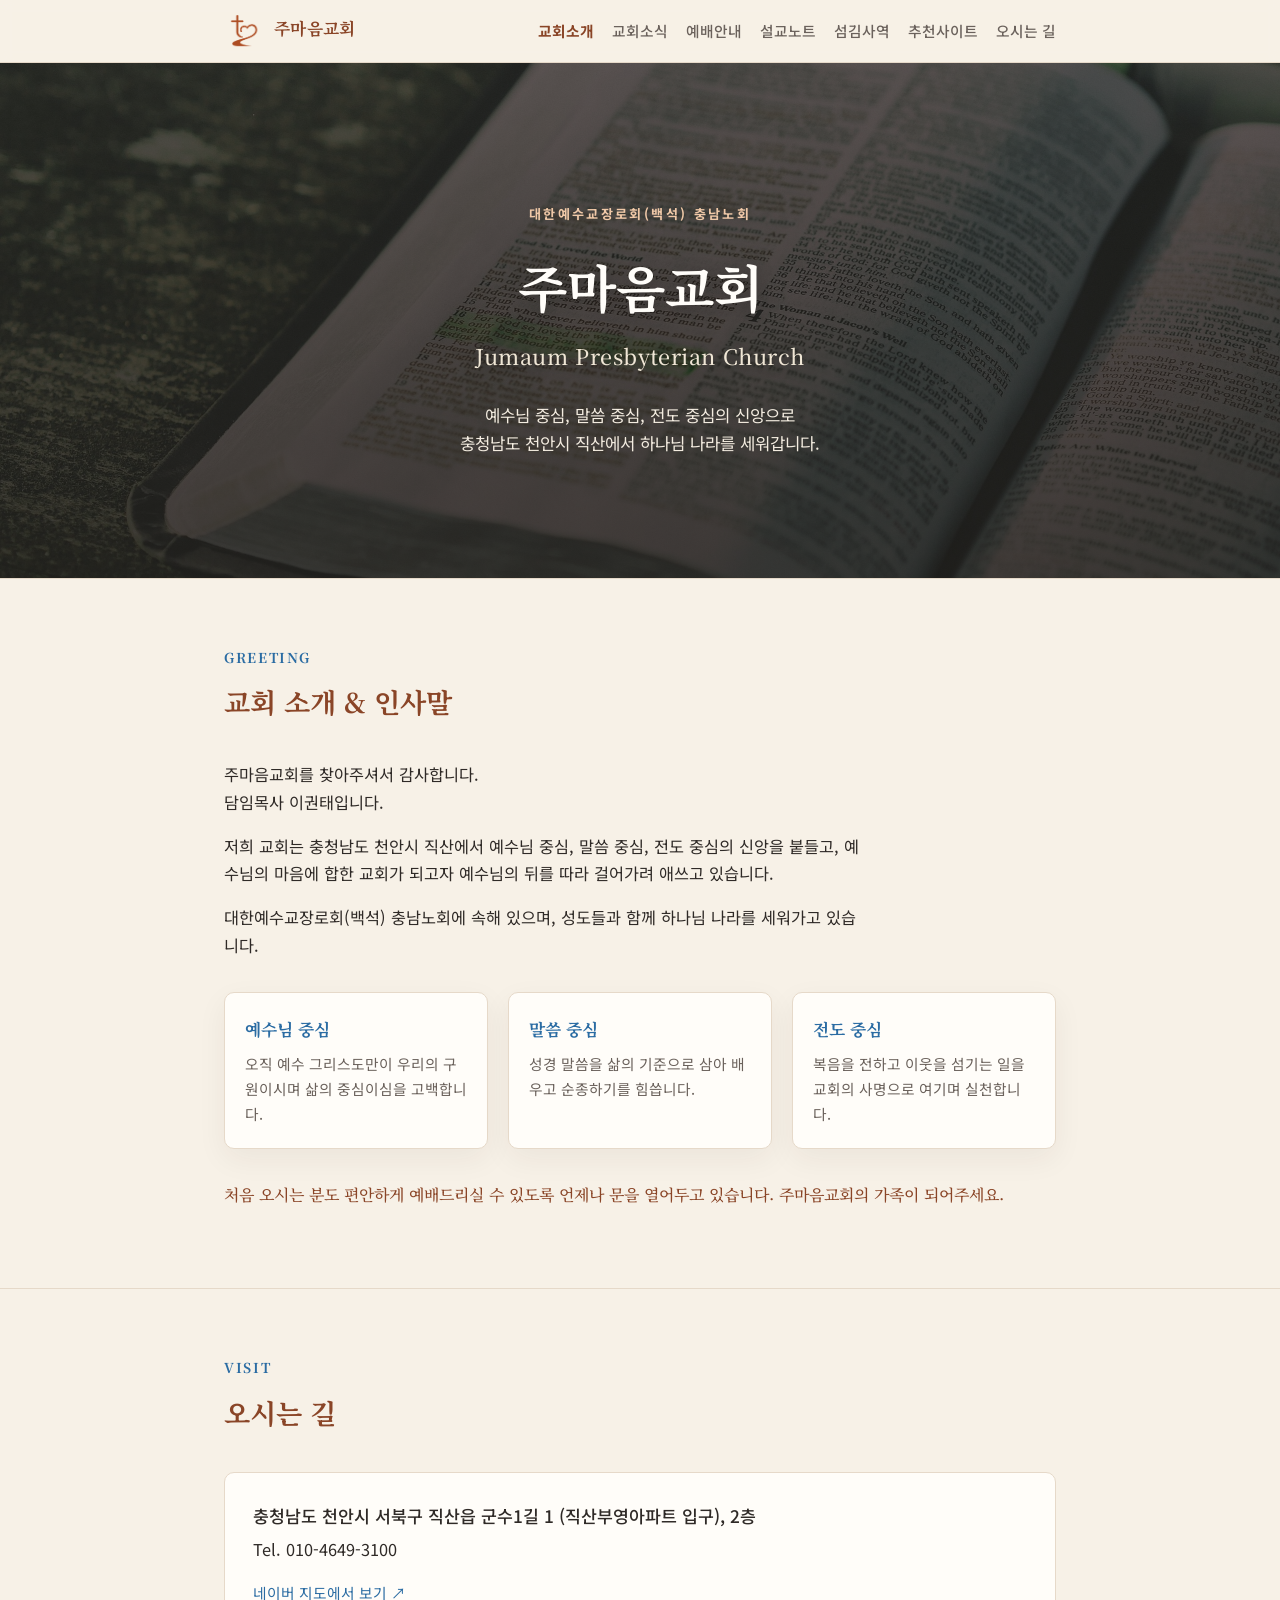
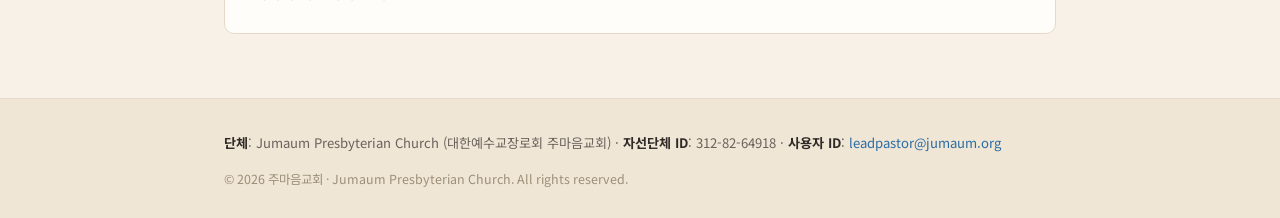
==== index.html @ bb040473 "Add files via upload" ====
<!DOCTYPE html>
<html lang="ko">
<head>
<meta charset="UTF-8">
<meta name="viewport" content="width=device-width, initial-scale=1.0">
<title>주마음교회 | Jumaum Presbyterian Church</title>
<meta name="description" content="대한예수교장로회(백석) 주마음교회 - 충청남도 천안시 직산읍. 예수님 중심, 말씀 중심, 전도 중심의 신앙 공동체입니다.">
<meta name="naver-site-verification" content="9af7afd3f483f0e1303efd0e6bf29742e41f84ff" />
<link rel="preconnect" href="https://fonts.googleapis.com">
<link rel="preconnect" href="https://fonts.gstatic.com" crossorigin>
<link href="https://fonts.googleapis.com/css2?family=Noto+Serif+KR:wght@500;700&family=Noto+Sans+KR:wght@400;500;700&display=swap" rel="stylesheet">
<link rel="stylesheet" href="styles.css?v=14">
<script type="application/ld+json">
{
  "@context": "https://schema.org",
  "@type": "Church",
  "name": "Jumaum Presbyterian Church",
  "alternateName": "대한예수교장로회 주마음교회",
  "url": "https://jumaum.org",
  "email": "leadpastor@jumaum.org",
  "telephone": "+82-10-4649-3100",
  "taxID": "312-82-64918",
  "address": {
    "@type": "PostalAddress",
    "streetAddress": "군수1길 1, 2층",
    "addressLocality": "천안시 서북구 직산읍",
    "addressRegion": "충청남도",
    "addressCountry": "KR"
  },
  "sameAs": [
    "https://jumaum.org"
  ]
}
</script>
</head>
<body>

<nav>
  <div class="wrap">
    <div class="brand"><a href="index.html" style="color:inherit;"><img src="images/logo.png" alt="주마음교회 로고" class="brand-logo"> 주마음교회</a></div>
    <button class="nav-toggle" aria-label="메뉴 열기" aria-expanded="false">☰</button>
    <ul>
      <li><a href="index.html#intro" class="active">교회소개</a></li>
      <li><a href="notices.html">교회소식</a></li>
      <li><a href="worship.html">예배안내</a></li>
      <li><a href="sermons.html">설교노트</a></li>
      <li><a href="serve.html">섬김사역</a></li>
      <li><a href="links.html">추천사이트</a></li>
      <li><a href="index.html#location">오시는 길</a></li>
    </ul>
  </div>
</nav>

<header class="hero">
  <div class="hero-bg"></div>
  <div class="hero-overlay"></div>
  <div class="wrap hero-content">
    <div class="eyebrow">대한예수교장로회(백석) 충남노회</div>
    <h1>주마음교회<span>Jumaum Presbyterian Church</span></h1>
    <p class="lead">예수님 중심, 말씀 중심, 전도 중심의 신앙으로<br>충청남도 천안시 직산에서 하나님 나라를 세워갑니다.</p>
  </div>
</header>

<section id="intro">
  <div class="wrap">
    <div class="section-head">
      <span class="num">GREETING</span>
      <h2>교회 소개 &amp; 인사말</h2>
    </div>
    <div class="intro">
      <p>주마음교회를 찾아주셔서 감사합니다.<br>담임목사 이권태입니다.</p>
      <p>저희 교회는 충청남도 천안시 직산에서 예수님 중심, 말씀 중심, 전도 중심의 신앙을 붙들고, 예수님의 마음에 합한 교회가 되고자 예수님의 뒤를 따라 걸어가려 애쓰고 있습니다.</p>
      <p>대한예수교장로회(백석) 충남노회에 속해 있으며, 성도들과 함께 하나님 나라를 세워가고 있습니다.</p>
    </div>
    <div class="pillars">
      <div class="pillar">
        <h3>예수님 중심</h3>
        <p>오직 예수 그리스도만이 우리의 구원이시며 삶의 중심이심을 고백합니다.</p>
      </div>
      <div class="pillar">
        <h3>말씀 중심</h3>
        <p>성경 말씀을 삶의 기준으로 삼아 배우고 순종하기를 힘씁니다.</p>
      </div>
      <div class="pillar">
        <h3>전도 중심</h3>
        <p>복음을 전하고 이웃을 섬기는 일을 교회의 사명으로 여기며 실천합니다.</p>
      </div>
    </div>
    <p class="closing">처음 오시는 분도 편안하게 예배드리실 수 있도록 언제나 문을 열어두고 있습니다. 주마음교회의 가족이 되어주세요.</p>
  </div>
</section>

<section id="location">
  <div class="wrap">
    <div class="section-head">
      <span class="num">VISIT</span>
      <h2>오시는 길</h2>
    </div>
    <div class="location-box">
      <div class="addr">충청남도 천안시 서북구 직산읍 군수1길 1 (직산부영아파트 입구), 2층</div>
      <div class="tel">Tel. 010-4649-3100</div>
      <div class="maplink"><a href="https://map.naver.com/p/search/충청남도%20천안시%20서북구%20직산읍%20군수1길%201" target="_blank" rel="noopener">네이버 지도에서 보기 ↗</a></div>
    </div>
  </div>
</section>

<footer>
  <div class="wrap">
    <div class="org-block">
      <b>단체</b>: Jumaum Presbyterian Church (대한예수교장로회 주마음교회) · <b>자선단체 ID</b>: 312-82-64918 · <b>사용자 ID</b>: <a href="mailto:leadpastor@jumaum.org">leadpastor@jumaum.org</a>
    </div>
    <div class="copyright">© 2026 주마음교회 · Jumaum Presbyterian Church. All rights reserved.</div>
  </div>
</footer>

<script src="script.js?v=14"></script>
</body>
</html>
---- styles.css ----
:root{
  --cream:#F7F1E7;
  --cream-deep:#EFE6D5;
  --terracotta:#B55A2E;
  --terracotta-deep:#8A4527;
  --terracotta-pale:#F5E4D5;
  --terracotta-pale-hover:#EFD7BE;
  --blue:#2B6CA3;
  --ink:#2F2A27;
  --ink-soft:#6B625C;
  --line:#E6D9C9;
  --white:#FFFDF9;
  --radius-sm:8px;
  --radius-md:10px;
  --shadow-soft:0 10px 30px rgba(47,42,39,.06);
}
*{box-sizing:border-box;}
html{scroll-behavior:smooth;}
body{
  margin:0;
  background:var(--cream);
  color:var(--ink);
  font-family:'Noto Sans KR',sans-serif;
  line-height:1.7;
}
h1,h2,h3{
  font-family:'Noto Serif KR',serif;
  margin:0;
}
a{color:var(--blue);text-decoration:none;}
a:hover{text-decoration:underline;}
a:focus-visible, button:focus-visible{outline:3px solid var(--blue); outline-offset:2px;}

.wrap{max-width:880px;margin:0 auto;padding:0 24px;}

/* Nav */
nav{
  position:sticky;top:0;z-index:20;
  background:rgba(247,241,231,0.92);
  backdrop-filter:blur(6px);
  border-bottom:1px solid var(--line);
}
nav .wrap{
  display:flex;justify-content:space-between;align-items:center;
  padding:14px 24px;
  position:relative;
}
nav .brand{font-family:'Noto Serif KR',serif;font-weight:700;color:var(--terracotta-deep);font-size:1.05rem;letter-spacing:.02em;}
.brand-logo{height:34px;width:auto;vertical-align:middle;margin-right:8px;}
nav ul{display:flex;gap:18px;list-style:none;margin:0;padding:0;font-size:.92rem;flex-wrap:wrap;}
nav ul li a{color:var(--ink-soft);font-weight:500;}
nav ul li a.active{color:var(--terracotta-deep);font-weight:700;}

.nav-toggle{
  display:none;background:none;border:none;cursor:pointer;
  font-size:1.5rem;line-height:1;color:var(--terracotta-deep);padding:4px 6px;
}

@media (max-width:700px){
  nav ul{
    display:none;
    position:absolute;top:100%;left:0;right:0;
    flex-direction:column;gap:0;
    background:var(--cream);border-bottom:1px solid var(--line);
    padding:6px 24px 14px;
    box-shadow:0 8px 12px -8px rgba(0,0,0,0.15);
  }
  nav ul.open{display:flex;}
  nav ul li{border-bottom:1px dashed var(--line);}
  nav ul li:last-child{border-bottom:none;}
  nav ul li a{display:block;padding:12px 2px;}
  .nav-toggle{display:inline-block;}
}

/* Hero (홈페이지 전용) */
header.hero{
  position:relative;
  padding:140px 0 120px;
  text-align:center;
  border-bottom:1px solid var(--line);
  overflow:hidden;
  color:var(--white);
}
.hero-bg{
  position:absolute;top:0;left:0;right:0;bottom:0;
  background-image:url('images/hero-bible.jpg');
  background-size:cover;background-position:35% 55%;
  animation:heroKenBurns 16s ease-in-out infinite alternate;
}
.hero-overlay{
  position:absolute;top:0;left:0;right:0;bottom:0;
  background:linear-gradient(180deg, rgba(30,27,23,.68) 0%, rgba(30,27,23,.82) 100%);
}
@keyframes heroKenBurns{
  0%{transform:scale(1.08) translate(-3%,0);}
  100%{transform:scale(1.24) translate(2%,-2%);}
}
.hero-content{position:relative;z-index:1;}
header.hero .eyebrow{
  font-size:.82rem;letter-spacing:.18em;color:#F0C9A8;font-weight:700;
  text-transform:uppercase;margin-bottom:18px;
}
header.hero h1{
  font-size:clamp(2.1rem,5vw,3.2rem);
  color:var(--white);
  font-weight:700;
  margin-bottom:10px;
  text-shadow:0 2px 16px rgba(0,0,0,.25);
}
header.hero h1 span{display:block;font-size:.42em;color:#EFE6D5;font-weight:500;margin-top:8px;letter-spacing:.02em;}
header.hero p.lead{
  max-width:520px;margin:26px auto 0;
  color:#F3ECE0;font-size:1.05rem;
}
@media (prefers-reduced-motion: reduce){
  .hero-bg{animation:none;}
}

/* Page banner (하위 페이지 전용) */
header.page-banner{
  padding:56px 0 40px;
  text-align:center;
  border-bottom:1px solid var(--line);
}
header.page-banner .eyebrow{
  font-size:.82rem;letter-spacing:.18em;color:var(--terracotta);font-weight:700;
  text-transform:uppercase;margin-bottom:14px;
}
header.page-banner h1{
  font-size:clamp(1.6rem,4vw,2.2rem);
  color:var(--ink);
  font-weight:700;
}
header.page-banner p.sub{
  max-width:480px;margin:14px auto 0;
  color:var(--ink-soft);font-size:.95rem;
}

section{padding:64px 0;}
section + section{border-top:1px solid var(--line);}

.section-head{margin-bottom:36px;}
.section-head .num{
  display:inline-block;font-family:'Noto Serif KR',serif;color:var(--blue);
  font-size:.85rem;font-weight:700;letter-spacing:.12em;margin-bottom:10px;
}
.section-head h2{
  font-size:1.7rem;color:var(--terracotta-deep);font-weight:700;
}
.section-head p.desc{margin:10px 0 0;color:var(--ink-soft);font-size:.95rem;}

/* 소개 */
.intro p{font-size:1.02rem;color:var(--ink);max-width:640px;margin:0 0 16px;}
.intro p:last-child{margin-bottom:0;}
.pillars{
  display:grid;grid-template-columns:repeat(3,1fr);gap:20px;margin-top:32px;
}
@media (max-width:640px){.pillars{grid-template-columns:1fr;}}
.pillar{
  background:var(--white);border:1px solid var(--line);border-radius:var(--radius-md);
  padding:22px 20px;box-shadow:var(--shadow-soft);
}
.pillar h3{color:var(--blue);font-size:1.05rem;margin-bottom:8px;}
.pillar p{margin:0;font-size:.92rem;color:var(--ink-soft);}
.closing{margin-top:32px;font-size:1rem;color:var(--terracotta-deep);font-weight:500;font-family:'Noto Serif KR',serif;}

/* 예배 안내 - timeline */
.timeline{margin-top:8px;border-left:2px solid var(--terracotta);padding-left:0;}
.t-item{
  position:relative;padding:16px 0 16px 28px;border-bottom:1px dashed var(--line);
}
.t-item:last-child{border-bottom:none;}
.t-item::before{
  content:'';position:absolute;left:-6px;top:22px;width:10px;height:10px;
  border-radius:50%;background:var(--terracotta);border:2px solid var(--cream);
}
.t-item .t-name{font-weight:700;font-size:1.02rem;color:var(--ink);}
.t-item .t-time{color:var(--blue);font-weight:500;font-size:.95rem;margin-left:10px;}

/* 섬김 사역 */
.serve-grid{display:grid;grid-template-columns:repeat(3,1fr);gap:18px;margin-top:8px;}
@media (max-width:640px){.serve-grid{grid-template-columns:1fr;}}
.serve-card{
  background:var(--white);border:1px solid var(--line);border-radius:var(--radius-md);
  padding:0 22px 22px;
  overflow:hidden;
}
.serve-card img{
  display:block;width:calc(100% + 44px);margin:0 -22px 16px;
  height:160px;object-fit:cover;
}
.serve-card .tag{
  display:inline-block;font-size:.74rem;letter-spacing:.06em;color:var(--white);
  background:var(--blue);padding:3px 10px;border-radius:100px;margin-bottom:12px;
}
.serve-card h3{font-size:1.05rem;color:var(--ink);margin-bottom:6px;}
.serve-card p{margin:0;font-size:.9rem;color:var(--ink-soft);}

/* 오시는 길 */
.location-box{
  background:var(--white);border:1px solid var(--line);border-radius:var(--radius-md);
  padding:28px;display:grid;gap:6px;
}
.location-box .addr{font-size:1.08rem;font-weight:500;}
.location-box .tel{font-size:1.02rem;}
.location-box .maplink{margin-top:10px;font-size:.92rem;}

/* 추천 사이트 */
.link-list{display:grid;gap:10px;margin-top:8px;}
.link-row{
  display:flex;justify-content:space-between;align-items:baseline;
  padding:14px 18px;background:var(--white);border:1px solid var(--line);border-radius:var(--radius-md);
  gap:16px;flex-wrap:wrap;
}
.link-row .cat{
  color:var(--blue);font-weight:700;font-size:.92rem;min-width:110px;
}
.link-row .cat::after{content:" ↗";font-weight:400;}
.link-row .desc{color:var(--ink-soft);font-size:.88rem;flex:1;}

/* 설교 노트 */
.sermon-list{display:grid;gap:16px;margin-top:8px;}
.sermon-card{
  background:var(--white);border:1px solid var(--line);border-left:4px solid var(--terracotta);border-radius:var(--radius-md);
  padding:0;overflow:hidden;
}
.sermon-card summary{
  padding:24px 50px 24px 26px;cursor:pointer;list-style:none;position:relative;
  background:var(--terracotta-pale);
}
.sermon-card summary::-webkit-details-marker{display:none;}
.sermon-card summary:hover{background:var(--terracotta-pale-hover);}
.sermon-card summary::after{
  content:'▾';position:absolute;right:24px;top:26px;
  color:var(--terracotta);font-size:1.1rem;transition:transform .2s ease;
}
.sermon-card[open] summary::after{transform:rotate(180deg);}
.sermon-card .meta{
  display:flex;gap:14px;align-items:baseline;flex-wrap:wrap;margin-bottom:10px;
}
.sermon-card .date{
  font-size:.8rem;color:var(--white);background:var(--blue);
  padding:3px 10px;border-radius:100px;letter-spacing:.02em;
}
.sermon-card .verse-ref{
  display:inline-block;font-size:.8rem;color:var(--white);background:var(--terracotta);
  padding:3px 10px;border-radius:100px;letter-spacing:.02em;font-weight:500;
}
.sermon-card .verse{
  font-size:.88rem;color:var(--terracotta);font-weight:700;
  text-decoration:underline;text-decoration-color:var(--line);
  text-underline-offset:3px;position:relative;z-index:1;
  background:none;border:none;padding:0;font-family:inherit;cursor:pointer;
}
.sermon-card .verse:hover{color:var(--terracotta-deep);}

/* 성경 본문 모달 */
.verse-modal{
  border:none;border-radius:6px;padding:0;max-width:520px;width:calc(100% - 40px);
  box-shadow:0 20px 50px -12px rgba(0,0,0,0.35);
}
.verse-modal::backdrop{background:rgba(46,42,36,0.55);}
.verse-modal-head{
  display:flex;justify-content:space-between;align-items:baseline;
  padding:18px 20px;border-bottom:1px solid var(--line);
  font-family:'Noto Serif KR',serif;font-weight:700;color:var(--terracotta-deep);
}
.verse-modal-head small{font-weight:500;color:var(--ink-soft);font-size:.78rem;}
.verse-modal-close{
  background:none;border:none;cursor:pointer;font-size:1.1rem;color:var(--ink-soft);
  padding:4px 6px;line-height:1;
}
.verse-modal-close:hover{color:var(--ink);}
.verse-modal-body{padding:18px 20px 4px;}
.verse-modal-body.verse-modal-body-last{padding-bottom:20px;}
.verse-modal-body p{margin:0 0 14px;font-size:.98rem;line-height:1.8;color:var(--ink);}
.verse-modal-body p:last-child{margin-bottom:0;}
.verse-modal-body p b{color:var(--blue);margin-right:4px;}
.sermon-card h3{font-size:1.2rem;color:var(--terracotta-deep);margin:0;}
.sermon-card .sermon-body{padding:0 26px 26px;border-top:1px solid var(--line);}
.sermon-card .sermon-body p.summary{
  margin:18px 0 14px;padding:16px 18px;font-size:.95rem;color:var(--ink-soft);line-height:1.8;
  background:var(--cream-deep);border:1px solid var(--line);border-radius:var(--radius-md);
}
.sermon-card .links{display:flex;gap:16px;font-size:.88rem;font-weight:500;flex-wrap:wrap;}
.sermon-card .links a::after{content:" ↗";}
.sermon-card .sermon-infographic{
  display:block;width:100%;border-radius:var(--radius-md);border:1px solid var(--line);
  margin-top:4px;
}

/* 교회 소식 */
.notice-list{display:grid;gap:16px;margin-top:8px;}
.notice-card{
  background:var(--white);border:1px solid var(--line);border-left:4px solid var(--terracotta);border-radius:var(--radius-md);
  padding:0;overflow:hidden;
}
.notice-card summary{
  padding:24px 50px 24px 26px;cursor:pointer;list-style:none;position:relative;
  background:var(--terracotta-pale);
}
.notice-card summary::-webkit-details-marker{display:none;}
.notice-card summary:hover{background:var(--terracotta-pale-hover);}
.notice-card summary::after{
  content:'▾';position:absolute;right:24px;top:26px;
  color:var(--terracotta);font-size:1.1rem;transition:transform .2s ease;
}
.notice-card[open] summary::after{transform:rotate(180deg);}
.notice-card .date{
  display:inline-block;font-size:.8rem;color:var(--white);background:var(--blue);
  padding:3px 10px;border-radius:100px;letter-spacing:.02em;margin-bottom:10px;
}
.notice-card h3{font-size:1.2rem;color:var(--terracotta-deep);margin:0;}
.notice-card .notice-body{padding:0 26px 26px;border-top:1px solid var(--line);}
.notice-card .notice-items{
  margin:18px 0 0;padding:0;list-style:none;display:grid;gap:10px;
}
.notice-card .notice-items li{
  font-size:.95rem;color:var(--ink-soft);padding-left:20px;position:relative;
}
.notice-card .notice-items li::before{
  content:'✦';position:absolute;left:0;top:1px;color:var(--terracotta);font-size:.85rem;
}
.notice-box{
  margin-top:20px;border:1px solid var(--line);border-radius:var(--radius-md);overflow:hidden;
}
.notice-box h4{
  margin:0;padding:10px 18px;background:var(--cream-deep);
  font-family:'Noto Serif KR',serif;font-size:.95rem;font-weight:700;color:var(--terracotta-deep);
  border-bottom:1px solid var(--line);
}
.notice-box p{
  margin:0;padding:16px 18px;font-size:.95rem;color:var(--ink);line-height:1.8;
}
.notice-box p.verse-paraphrase{padding-bottom:10px;}
.notice-box p.verse-original{
  padding-top:10px;color:#A69B85;font-size:.85rem;font-style:italic;border-top:1px dashed var(--line);
}
.notice-box p.verse-original small{color:#B7AC94;font-style:normal;}
.notice-box p small{display:block;margin-top:8px;color:var(--ink-soft);font-size:.82rem;}

/* Footer */
footer{
  background:var(--cream-deep);border-top:1px solid var(--line);
  padding:32px 0 28px;
}
footer .org-block{font-size:.82rem;color:var(--ink-soft);line-height:1.8;}
footer .org-block b{color:var(--ink);}
footer .copyright{margin-top:14px;font-size:.78rem;color:#9C8F78;}

@media (prefers-reduced-motion: reduce){
  html{scroll-behavior:auto;}
}
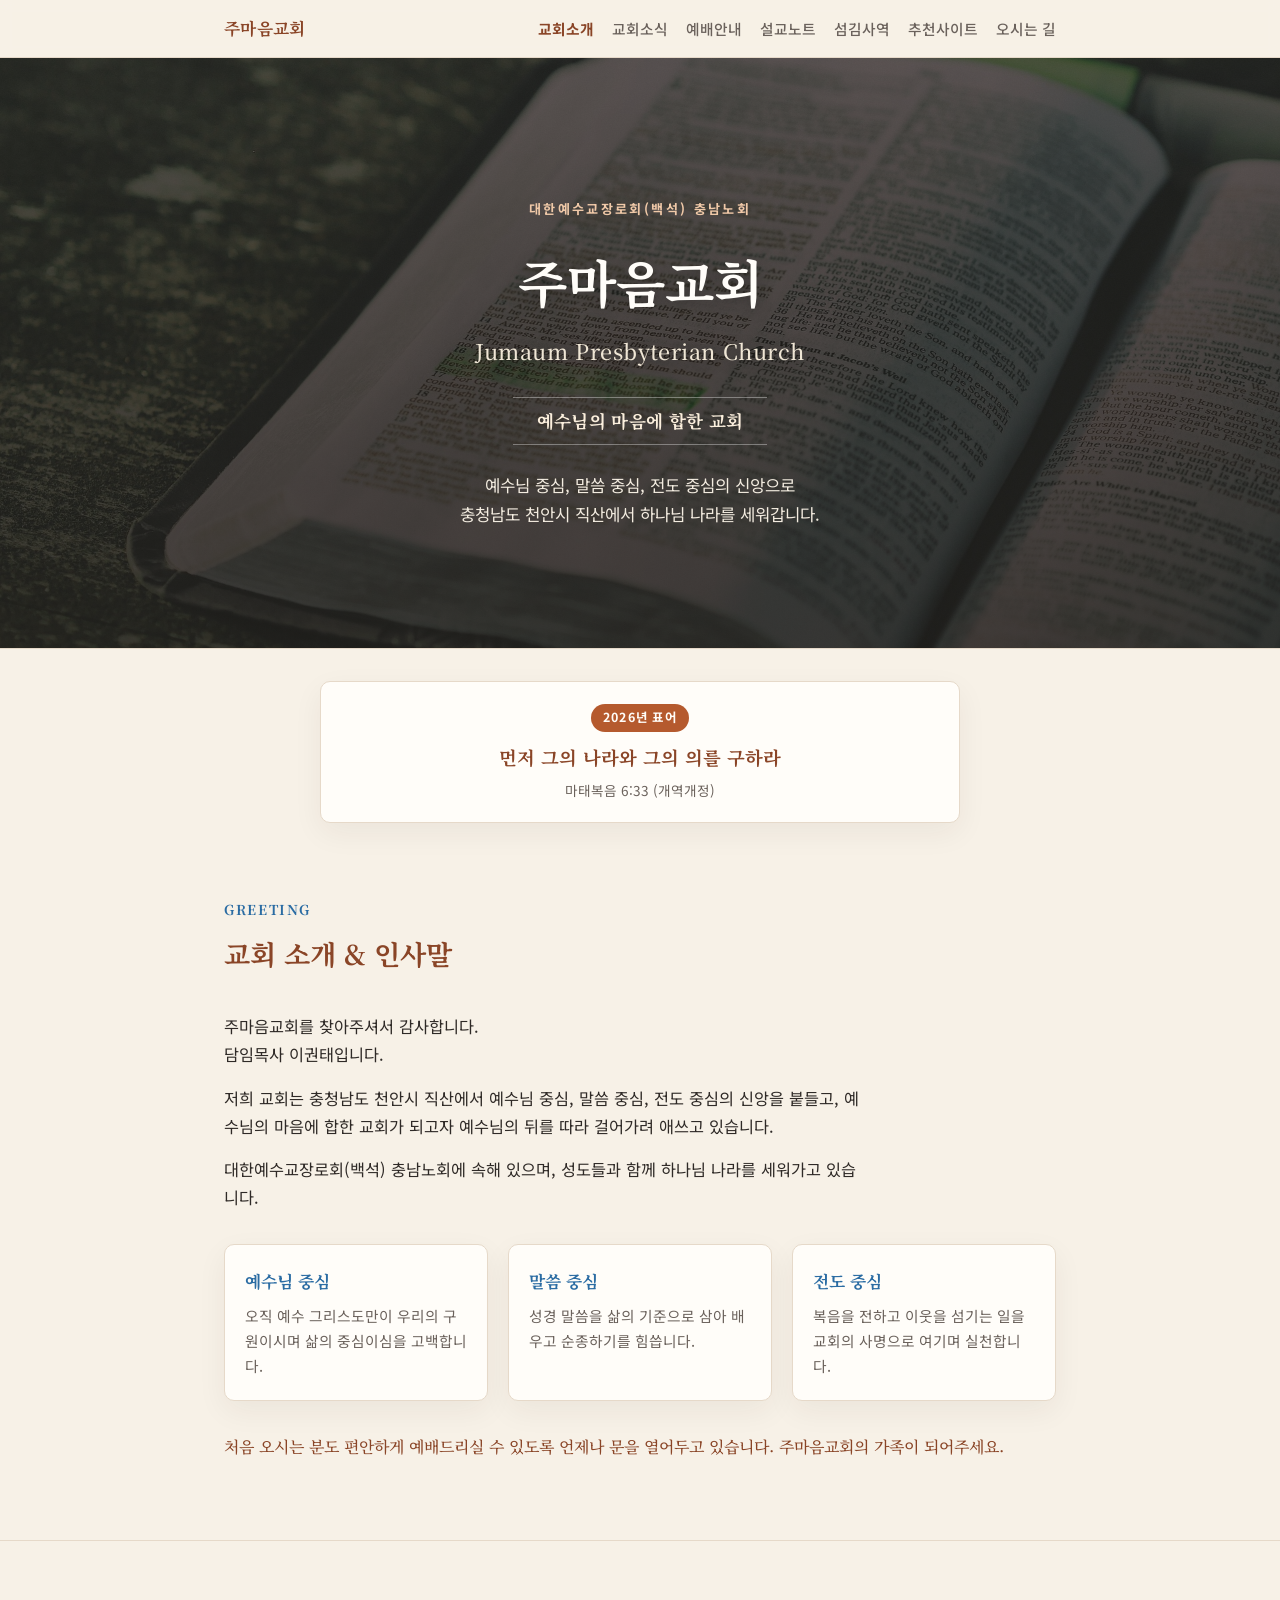
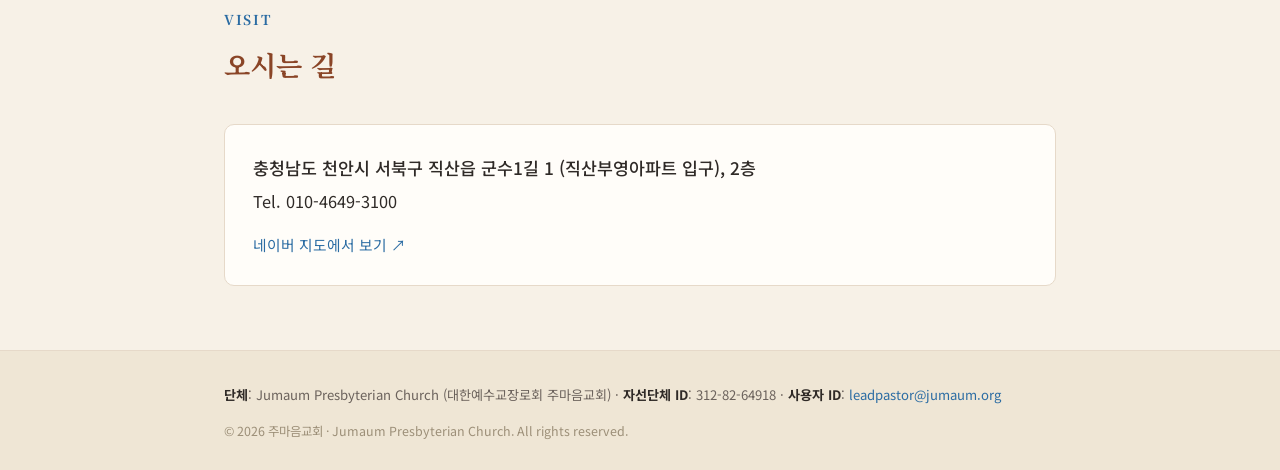
==== commit 7f1a3381: "Add files via upload" ====
--- a/index.html
+++ b/index.html
@@ -9,7 +9,7 @@
 <link rel="preconnect" href="https://fonts.googleapis.com">
 <link rel="preconnect" href="https://fonts.gstatic.com" crossorigin>
 <link href="https://fonts.googleapis.com/css2?family=Noto+Serif+KR:wght@500;700&family=Noto+Sans+KR:wght@400;500;700&display=swap" rel="stylesheet">
-<link rel="stylesheet" href="styles.css?v=14">
+<link rel="stylesheet" href="styles.css?v=15">
 <script type="application/ld+json">
 {
   "@context": "https://schema.org",
@@ -37,7 +37,7 @@
 
 <nav>
   <div class="wrap">
-    <div class="brand"><a href="index.html" style="color:inherit;"><img src="images/logo.png" alt="주마음교회 로고" class="brand-logo"> 주마음교회</a></div>
+    <div class="brand"><a href="index.html" style="color:inherit;">주마음교회</a></div>
     <button class="nav-toggle" aria-label="메뉴 열기" aria-expanded="false">☰</button>
     <ul>
       <li><a href="index.html#intro" class="active">교회소개</a></li>
@@ -57,9 +57,20 @@
   <div class="wrap hero-content">
     <div class="eyebrow">대한예수교장로회(백석) 충남노회</div>
     <h1>주마음교회<span>Jumaum Presbyterian Church</span></h1>
+    <p class="hero-motto">예수님의 마음에 합한 교회</p>
     <p class="lead">예수님 중심, 말씀 중심, 전도 중심의 신앙으로<br>충청남도 천안시 직산에서 하나님 나라를 세워갑니다.</p>
   </div>
 </header>
+
+<div class="year-motto-wrap">
+  <div class="wrap">
+    <div class="year-motto">
+      <span class="tag">2026년 표어</span>
+      <p>먼저 그의 나라와 그의 의를 구하라</p>
+      <small>마태복음 6:33 (개역개정)</small>
+    </div>
+  </div>
+</div>
 
 <section id="intro">
   <div class="wrap">
--- a/styles.css
+++ b/styles.css
@@ -116,6 +116,26 @@
   .hero-bg{animation:none;}
 }
 
+/* 영구 표어 (Hero 안) */
+.hero-motto{
+  display:inline-block;margin:18px 0 0;padding:8px 24px;
+  border-top:1px solid rgba(255,255,255,.35);border-bottom:1px solid rgba(255,255,255,.35);
+  color:#FBEFDD;font-family:'Noto Serif KR',serif;font-size:1.1rem;font-weight:700;letter-spacing:.02em;
+}
+
+/* 연간 표어 배너 (Hero 바로 아래) */
+.year-motto-wrap{padding:32px 0 8px;background:var(--cream);}
+.year-motto{
+  max-width:640px;margin:0 auto;background:var(--white);border:1px solid var(--line);
+  border-radius:var(--radius-md);box-shadow:var(--shadow-soft);padding:20px 28px;text-align:center;
+}
+.year-motto .tag{
+  display:inline-block;font-size:.78rem;font-weight:700;letter-spacing:.1em;color:var(--white);
+  background:var(--terracotta);padding:3px 12px;border-radius:100px;margin-bottom:10px;
+}
+.year-motto p{margin:0;font-family:'Noto Serif KR',serif;font-weight:700;font-size:1.15rem;color:var(--terracotta-deep);}
+.year-motto small{display:block;margin-top:6px;color:var(--ink-soft);font-size:.85rem;font-weight:400;}
+
 /* Page banner (하위 페이지 전용) */
 header.page-banner{
   padding:56px 0 40px;
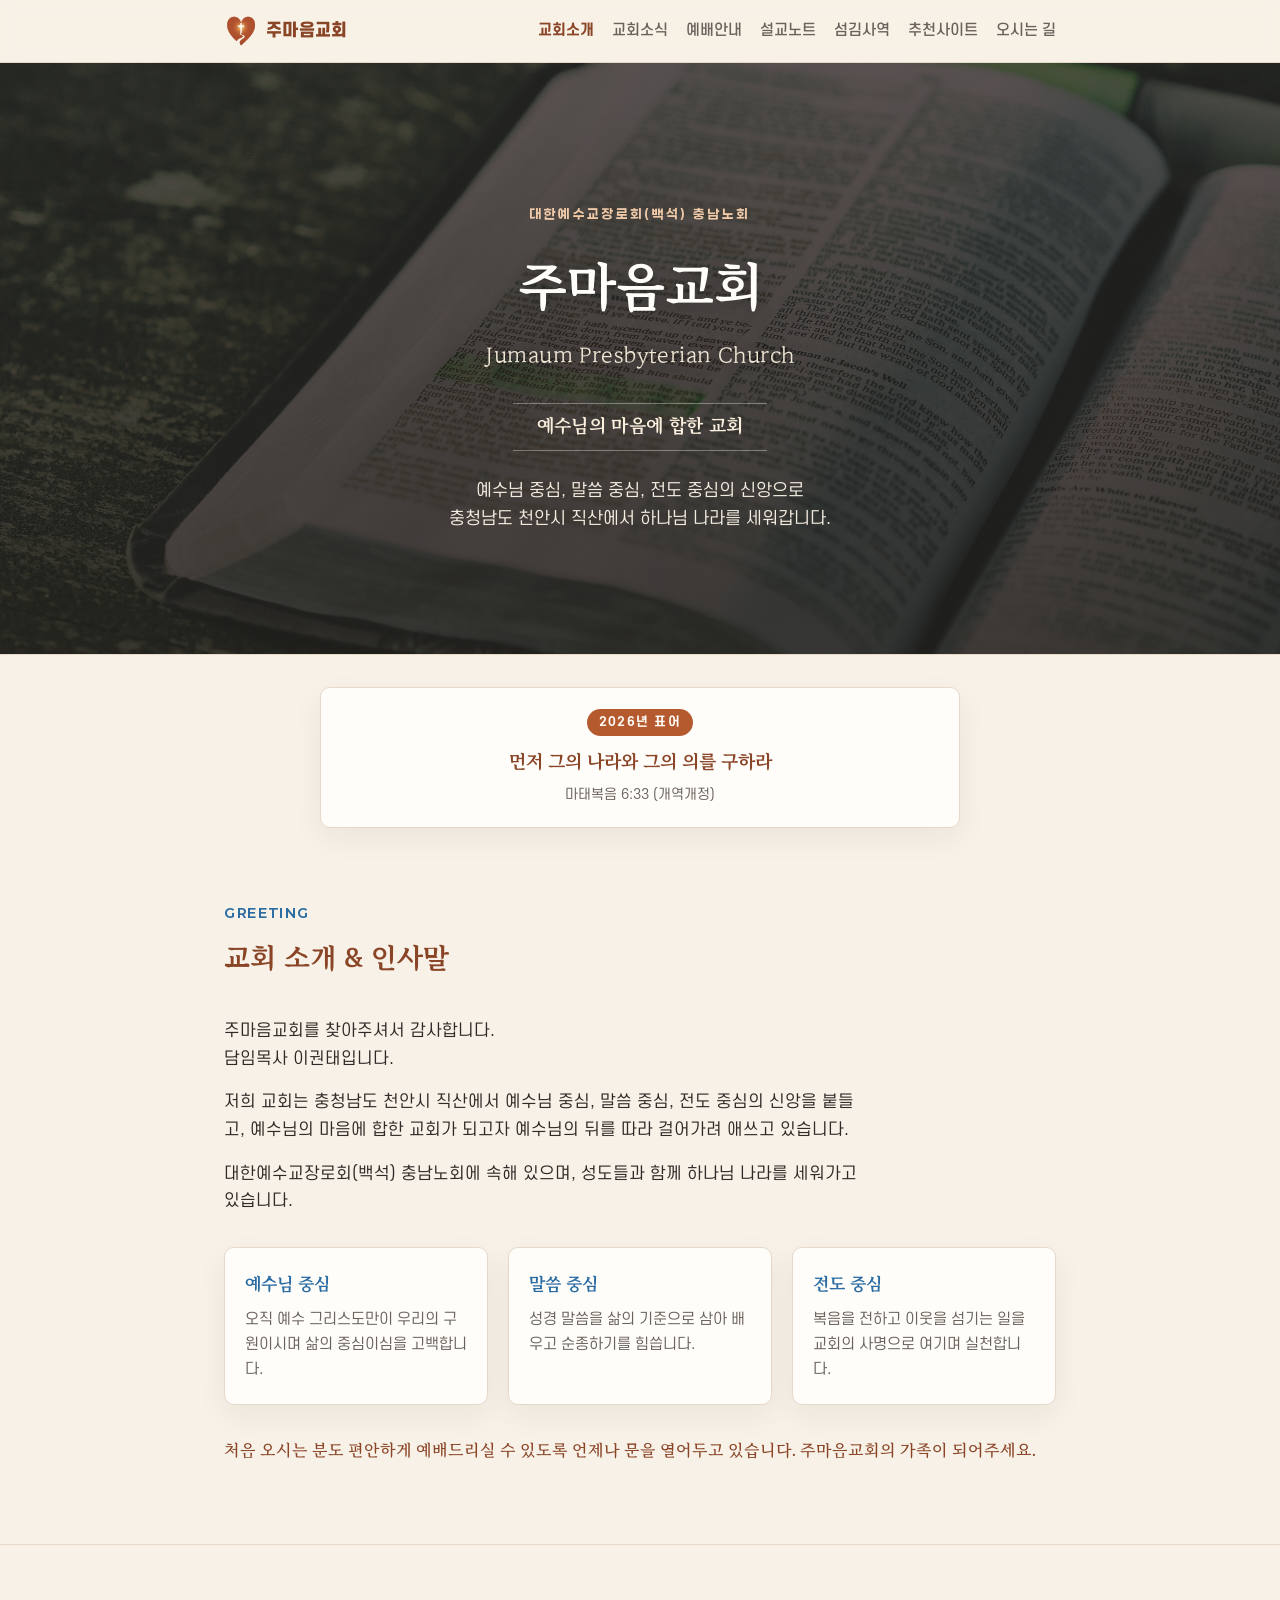
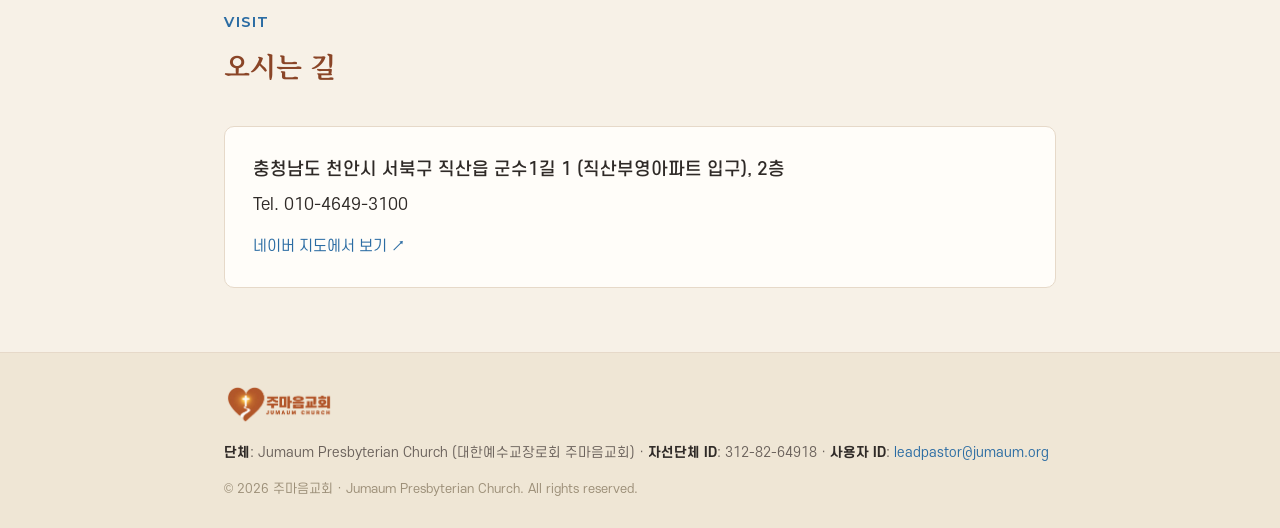
==== commit 5cc5d531: "Add files via upload" ====
--- a/index.html
+++ b/index.html
@@ -6,10 +6,7 @@
 <title>주마음교회 | Jumaum Presbyterian Church</title>
 <meta name="description" content="대한예수교장로회(백석) 주마음교회 - 충청남도 천안시 직산읍. 예수님 중심, 말씀 중심, 전도 중심의 신앙 공동체입니다.">
 <meta name="naver-site-verification" content="9af7afd3f483f0e1303efd0e6bf29742e41f84ff" />
-<link rel="preconnect" href="https://fonts.googleapis.com">
-<link rel="preconnect" href="https://fonts.gstatic.com" crossorigin>
-<link href="https://fonts.googleapis.com/css2?family=Noto+Serif+KR:wght@500;700&family=Noto+Sans+KR:wght@400;500;700&display=swap" rel="stylesheet">
-<link rel="stylesheet" href="styles.css?v=15">
+<link rel="stylesheet" href="styles.css?v=18">
 <script type="application/ld+json">
 {
   "@context": "https://schema.org",
@@ -32,12 +29,18 @@
   ]
 }
 </script>
+<link rel="icon" type="image/png" sizes="32x32" href="images/favicon-32x32.png">
+<link rel="icon" type="image/png" sizes="16x16" href="images/favicon-16x16.png">
+<link rel="shortcut icon" href="favicon.ico">
+<link rel="apple-touch-icon" sizes="180x180" href="images/apple-touch-icon.png">
+<link rel="manifest" href="site.webmanifest">
+<meta name="theme-color" content="#B55A2E">
 </head>
 <body>
 
 <nav>
   <div class="wrap">
-    <div class="brand"><a href="index.html" style="color:inherit;">주마음교회</a></div>
+    <div class="brand"><a href="index.html" style="color:inherit;"><img src="images/logo-icon.png" alt="주마음교회 로고" class="brand-logo">주마음교회</a></div>
     <button class="nav-toggle" aria-label="메뉴 열기" aria-expanded="false">☰</button>
     <ul>
       <li><a href="index.html#intro" class="active">교회소개</a></li>
@@ -117,6 +120,7 @@
 
 <footer>
   <div class="wrap">
+    <img src="images/logo-footer.png" alt="주마음교회 로고" class="footer-logo">
     <div class="org-block">
       <b>단체</b>: Jumaum Presbyterian Church (대한예수교장로회 주마음교회) · <b>자선단체 ID</b>: 312-82-64918 · <b>사용자 ID</b>: <a href="mailto:leadpastor@jumaum.org">leadpastor@jumaum.org</a>
     </div>
--- a/styles.css
+++ b/styles.css
@@ -1,3 +1,14 @@
+/* 웹폰트 (자체 호스팅) */
+@font-face{font-family:'MaruBuri';src:url('fonts/MaruBuri-Regular.woff2') format('woff2');font-weight:400;font-style:normal;font-display:swap;}
+@font-face{font-family:'MaruBuri';src:url('fonts/MaruBuri-SemiBold.woff2') format('woff2');font-weight:600;font-style:normal;font-display:swap;}
+@font-face{font-family:'MaruBuri';src:url('fonts/MaruBuri-Bold.woff2') format('woff2');font-weight:700;font-style:normal;font-display:swap;}
+@font-face{font-family:'SCDream';src:url('fonts/SCDream-Regular.woff2') format('woff2');font-weight:400;font-style:normal;font-display:swap;}
+@font-face{font-family:'SCDream';src:url('fonts/SCDream-Medium.woff2') format('woff2');font-weight:500;font-style:normal;font-display:swap;}
+@font-face{font-family:'SCDream';src:url('fonts/SCDream-Bold.woff2') format('woff2');font-weight:700;font-style:normal;font-display:swap;}
+@font-face{font-family:'SCDream';src:url('fonts/SCDream-Heavy.woff2') format('woff2');font-weight:800;font-style:normal;font-display:swap;}
+@font-face{font-family:'Paperlogy';src:url('fonts/Paperlogy-Medium.woff2') format('woff2');font-weight:500;font-style:normal;font-display:swap;}
+@font-face{font-family:'Paperlogy';src:url('fonts/Paperlogy-Bold.woff2') format('woff2');font-weight:700;font-style:normal;font-display:swap;}
+
 :root{
   --cream:#F7F1E7;
   --cream-deep:#EFE6D5;
@@ -20,11 +31,11 @@
   margin:0;
   background:var(--cream);
   color:var(--ink);
-  font-family:'Noto Sans KR',sans-serif;
+  font-family:'SCDream',sans-serif;
   line-height:1.7;
 }
 h1,h2,h3{
-  font-family:'Noto Serif KR',serif;
+  font-family:'MaruBuri',serif;
   margin:0;
 }
 a{color:var(--blue);text-decoration:none;}
@@ -45,7 +56,7 @@
   padding:14px 24px;
   position:relative;
 }
-nav .brand{font-family:'Noto Serif KR',serif;font-weight:700;color:var(--terracotta-deep);font-size:1.05rem;letter-spacing:.02em;}
+nav .brand{font-family:'SCDream',sans-serif;font-weight:800;color:var(--terracotta-deep);font-size:1.05rem;letter-spacing:.02em;}
 .brand-logo{height:34px;width:auto;vertical-align:middle;margin-right:8px;}
 nav ul{display:flex;gap:18px;list-style:none;margin:0;padding:0;font-size:.92rem;flex-wrap:wrap;}
 nav ul li a{color:var(--ink-soft);font-weight:500;}
@@ -97,7 +108,7 @@
 }
 .hero-content{position:relative;z-index:1;}
 header.hero .eyebrow{
-  font-size:.82rem;letter-spacing:.18em;color:#F0C9A8;font-weight:700;
+  font-family:'Paperlogy',sans-serif;font-size:.82rem;letter-spacing:.18em;color:#F0C9A8;font-weight:700;
   text-transform:uppercase;margin-bottom:18px;
 }
 header.hero h1{
@@ -107,7 +118,7 @@
   margin-bottom:10px;
   text-shadow:0 2px 16px rgba(0,0,0,.25);
 }
-header.hero h1 span{display:block;font-size:.42em;color:#EFE6D5;font-weight:500;margin-top:8px;letter-spacing:.02em;}
+header.hero h1 span{display:block;font-size:.42em;color:#EFE6D5;font-weight:400;margin-top:8px;letter-spacing:.02em;}
 header.hero p.lead{
   max-width:520px;margin:26px auto 0;
   color:#F3ECE0;font-size:1.05rem;
@@ -120,7 +131,7 @@
 .hero-motto{
   display:inline-block;margin:18px 0 0;padding:8px 24px;
   border-top:1px solid rgba(255,255,255,.35);border-bottom:1px solid rgba(255,255,255,.35);
-  color:#FBEFDD;font-family:'Noto Serif KR',serif;font-size:1.1rem;font-weight:700;letter-spacing:.02em;
+  color:#FBEFDD;font-family:'MaruBuri',serif;font-size:1.1rem;font-weight:700;letter-spacing:.02em;
 }
 
 /* 연간 표어 배너 (Hero 바로 아래) */
@@ -133,7 +144,7 @@
   display:inline-block;font-size:.78rem;font-weight:700;letter-spacing:.1em;color:var(--white);
   background:var(--terracotta);padding:3px 12px;border-radius:100px;margin-bottom:10px;
 }
-.year-motto p{margin:0;font-family:'Noto Serif KR',serif;font-weight:700;font-size:1.15rem;color:var(--terracotta-deep);}
+.year-motto p{margin:0;font-family:'MaruBuri',serif;font-weight:700;font-size:1.15rem;color:var(--terracotta-deep);}
 .year-motto small{display:block;margin-top:6px;color:var(--ink-soft);font-size:.85rem;font-weight:400;}
 
 /* Page banner (하위 페이지 전용) */
@@ -143,7 +154,7 @@
   border-bottom:1px solid var(--line);
 }
 header.page-banner .eyebrow{
-  font-size:.82rem;letter-spacing:.18em;color:var(--terracotta);font-weight:700;
+  font-family:'Paperlogy',sans-serif;font-size:.82rem;letter-spacing:.18em;color:var(--terracotta);font-weight:700;
   text-transform:uppercase;margin-bottom:14px;
 }
 header.page-banner h1{
@@ -161,7 +172,7 @@
 
 .section-head{margin-bottom:36px;}
 .section-head .num{
-  display:inline-block;font-family:'Noto Serif KR',serif;color:var(--blue);
+  display:inline-block;font-family:'Paperlogy',sans-serif;color:var(--blue);
   font-size:.85rem;font-weight:700;letter-spacing:.12em;margin-bottom:10px;
 }
 .section-head h2{
@@ -182,7 +193,7 @@
 }
 .pillar h3{color:var(--blue);font-size:1.05rem;margin-bottom:8px;}
 .pillar p{margin:0;font-size:.92rem;color:var(--ink-soft);}
-.closing{margin-top:32px;font-size:1rem;color:var(--terracotta-deep);font-weight:500;font-family:'Noto Serif KR',serif;}
+.closing{margin-top:32px;font-size:1rem;color:var(--terracotta-deep);font-weight:600;font-family:'MaruBuri',serif;}
 
 /* 예배 안내 - timeline */
 .timeline{margin-top:8px;border-left:2px solid var(--terracotta);padding-left:0;}
@@ -259,11 +270,11 @@
   display:flex;gap:14px;align-items:baseline;flex-wrap:wrap;margin-bottom:10px;
 }
 .sermon-card .date{
-  font-size:.8rem;color:var(--white);background:var(--blue);
-  padding:3px 10px;border-radius:100px;letter-spacing:.02em;
+  font-family:'Paperlogy',sans-serif;font-size:.8rem;color:var(--white);background:var(--blue);
+  padding:3px 10px;border-radius:100px;letter-spacing:.02em;font-weight:500;
 }
 .sermon-card .verse-ref{
-  display:inline-block;font-size:.8rem;color:var(--white);background:var(--terracotta);
+  display:inline-block;font-family:'Paperlogy',sans-serif;font-size:.8rem;color:var(--white);background:var(--terracotta);
   padding:3px 10px;border-radius:100px;letter-spacing:.02em;font-weight:500;
 }
 .sermon-card .verse{
@@ -283,7 +294,7 @@
 .verse-modal-head{
   display:flex;justify-content:space-between;align-items:baseline;
   padding:18px 20px;border-bottom:1px solid var(--line);
-  font-family:'Noto Serif KR',serif;font-weight:700;color:var(--terracotta-deep);
+  font-family:'MaruBuri',serif;font-weight:700;color:var(--terracotta-deep);
 }
 .verse-modal-head small{font-weight:500;color:var(--ink-soft);font-size:.78rem;}
 .verse-modal-close{
@@ -327,8 +338,8 @@
 }
 .notice-card[open] summary::after{transform:rotate(180deg);}
 .notice-card .date{
-  display:inline-block;font-size:.8rem;color:var(--white);background:var(--blue);
-  padding:3px 10px;border-radius:100px;letter-spacing:.02em;margin-bottom:10px;
+  display:inline-block;font-family:'Paperlogy',sans-serif;font-size:.8rem;color:var(--white);background:var(--blue);
+  padding:3px 10px;border-radius:100px;letter-spacing:.02em;margin-bottom:10px;font-weight:500;
 }
 .notice-card h3{font-size:1.2rem;color:var(--terracotta-deep);margin:0;}
 .notice-card .notice-body{padding:0 26px 26px;border-top:1px solid var(--line);}
@@ -346,7 +357,7 @@
 }
 .notice-box h4{
   margin:0;padding:10px 18px;background:var(--cream-deep);
-  font-family:'Noto Serif KR',serif;font-size:.95rem;font-weight:700;color:var(--terracotta-deep);
+  font-family:'MaruBuri',serif;font-size:.95rem;font-weight:700;color:var(--terracotta-deep);
   border-bottom:1px solid var(--line);
 }
 .notice-box p{
@@ -364,6 +375,7 @@
   background:var(--cream-deep);border-top:1px solid var(--line);
   padding:32px 0 28px;
 }
+footer .footer-logo{display:block;height:40px;width:auto;margin:0 0 16px;}
 footer .org-block{font-size:.82rem;color:var(--ink-soft);line-height:1.8;}
 footer .org-block b{color:var(--ink);}
 footer .copyright{margin-top:14px;font-size:.78rem;color:#9C8F78;}
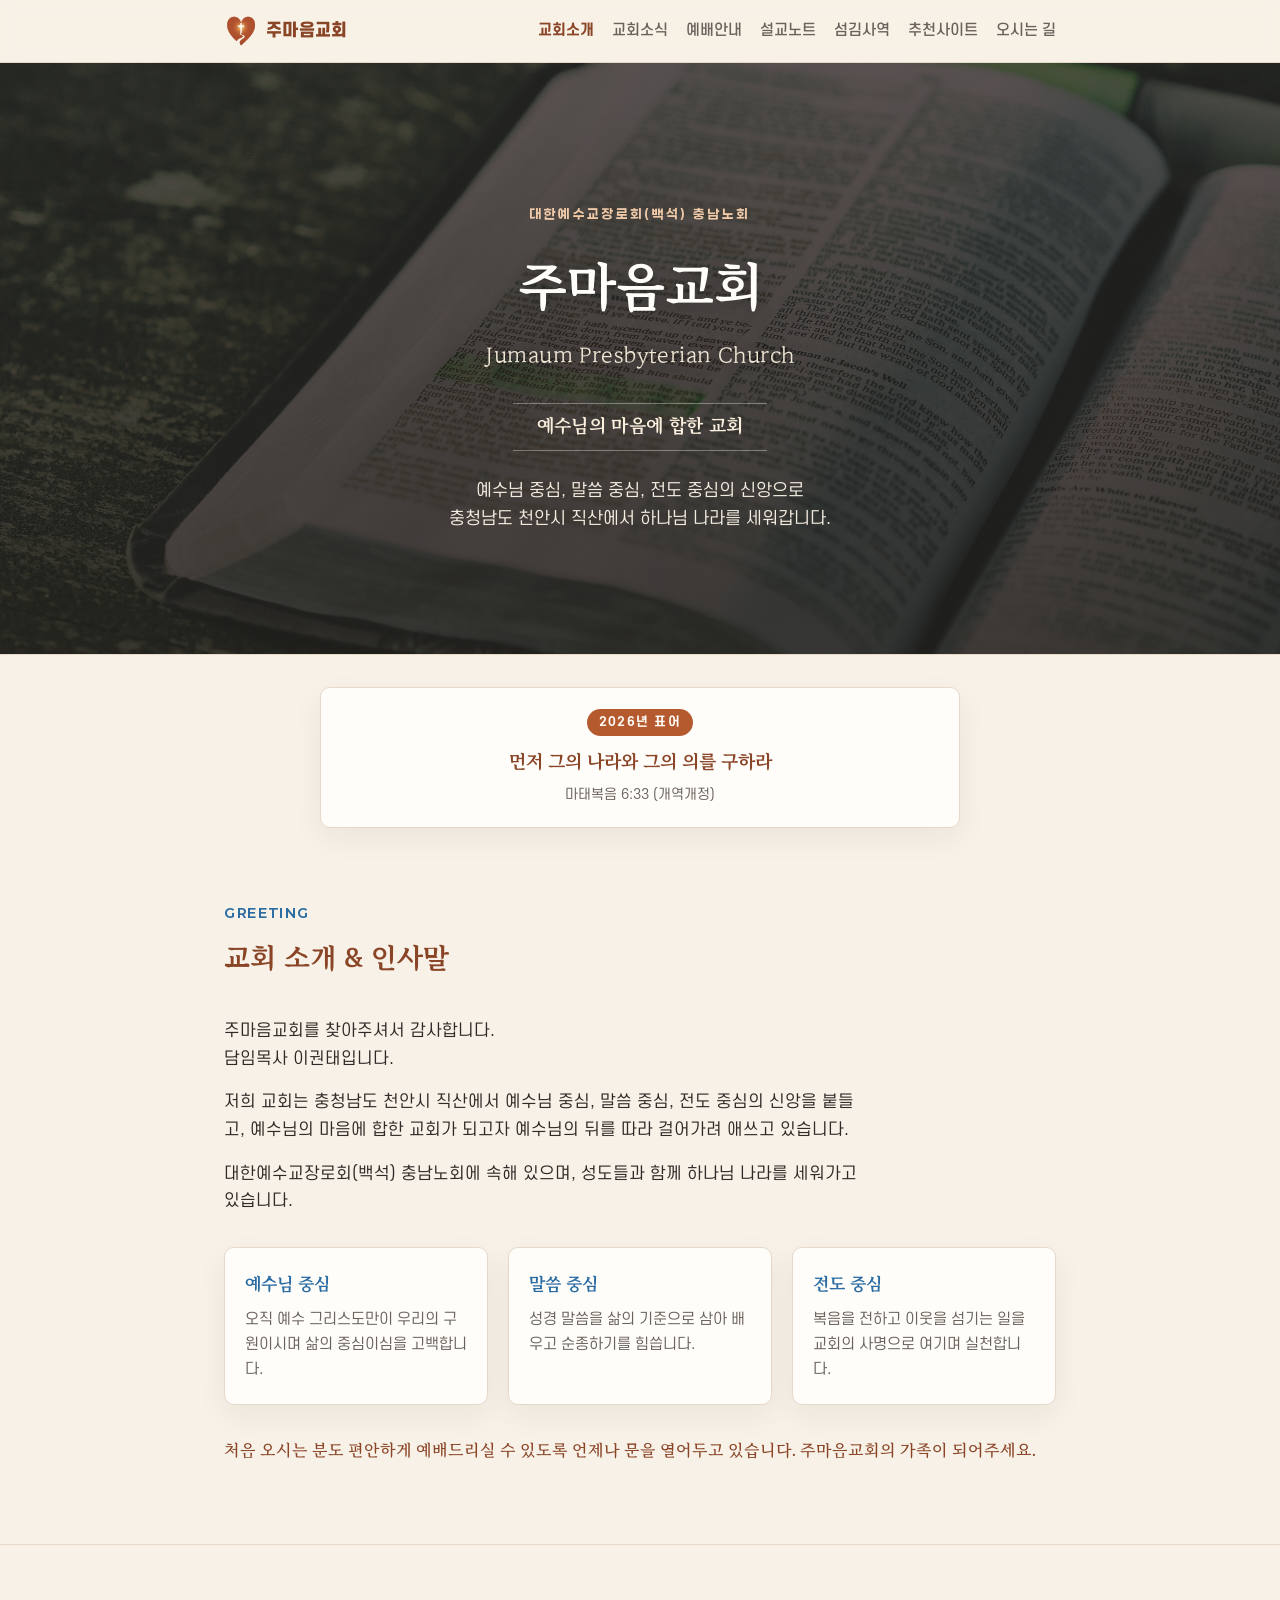
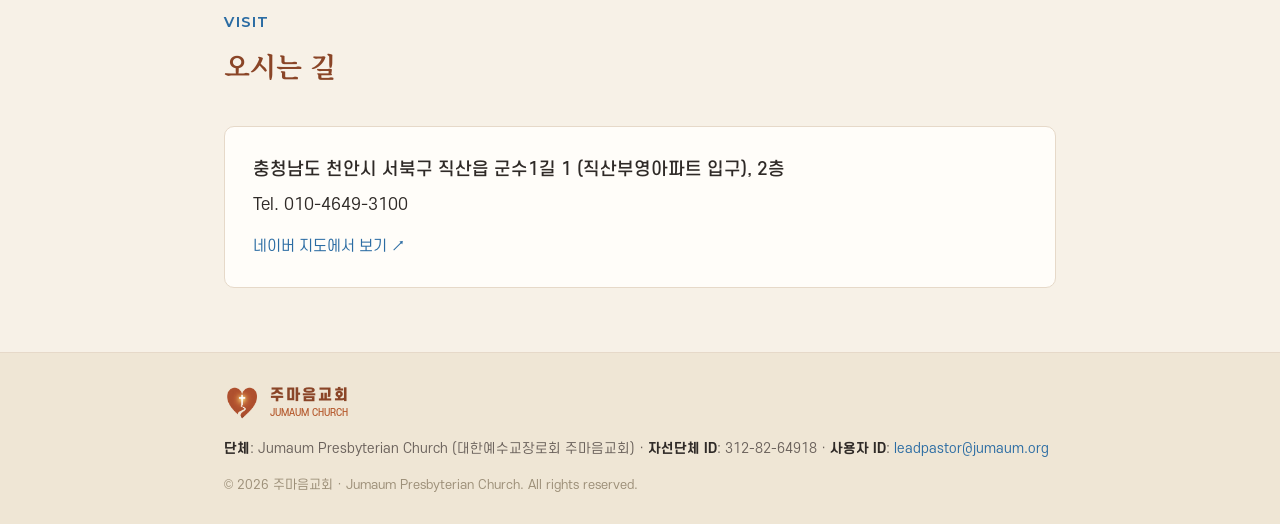
==== commit cd6601ef: "Add files via upload" ====
--- a/index.html
+++ b/index.html
@@ -6,7 +6,7 @@
 <title>주마음교회 | Jumaum Presbyterian Church</title>
 <meta name="description" content="대한예수교장로회(백석) 주마음교회 - 충청남도 천안시 직산읍. 예수님 중심, 말씀 중심, 전도 중심의 신앙 공동체입니다.">
 <meta name="naver-site-verification" content="9af7afd3f483f0e1303efd0e6bf29742e41f84ff" />
-<link rel="stylesheet" href="styles.css?v=18">
+<link rel="stylesheet" href="styles.css?v=23">
 <script type="application/ld+json">
 {
   "@context": "https://schema.org",
@@ -35,6 +35,18 @@
 <link rel="apple-touch-icon" sizes="180x180" href="images/apple-touch-icon.png">
 <link rel="manifest" href="site.webmanifest">
 <meta name="theme-color" content="#B55A2E">
+
+<!-- 웹 푸시 알림(OneSignal) — 설교노트/교회소식이 새로 올라오면 구독한 성도님 휴대폰에 알림.
+     아래 appId는 OneSignal에서 발급받은 값으로 반드시 교체해야 합니다. -->
+<script src="https://cdn.onesignal.com/sdks/web/v16/OneSignalSDK.page.js" defer></script>
+<script>
+  window.OneSignalDeferred = window.OneSignalDeferred || [];
+  OneSignalDeferred.push(async function (OneSignal) {
+    await OneSignal.init({
+      appId: "9d6defe9-1cdd-4ba0-8a83-15bf37add09f",
+    });
+  });
+</script>
 </head>
 <body>
 
@@ -120,7 +132,13 @@
 
 <footer>
   <div class="wrap">
-    <img src="images/logo-footer.png" alt="주마음교회 로고" class="footer-logo">
+    <div class="footer-brand">
+      <img src="images/logo-icon.png" alt="주마음교회 로고" class="footer-logo-icon">
+      <div class="footer-brand-text">
+        <span class="footer-brand-kr">주마음교회</span>
+        <span class="footer-brand-en">JUMAUM CHURCH</span>
+      </div>
+    </div>
     <div class="org-block">
       <b>단체</b>: Jumaum Presbyterian Church (대한예수교장로회 주마음교회) · <b>자선단체 ID</b>: 312-82-64918 · <b>사용자 ID</b>: <a href="mailto:leadpastor@jumaum.org">leadpastor@jumaum.org</a>
     </div>
@@ -128,6 +146,6 @@
   </div>
 </footer>
 
-<script src="script.js?v=14"></script>
+<script src="script.js?v=17"></script>
 </body>
 </html>
--- a/styles.css
+++ b/styles.css
@@ -375,11 +375,73 @@
   background:var(--cream-deep);border-top:1px solid var(--line);
   padding:32px 0 28px;
 }
-footer .footer-logo{display:block;height:40px;width:auto;margin:0 0 16px;}
+.footer-brand{display:flex;align-items:center;gap:10px;margin:0 0 16px;}
+.footer-brand .footer-logo-icon{height:36px;width:auto;display:block;}
+.footer-brand-text{display:flex;flex-direction:column;align-items:flex-start;line-height:1.25;}
+.footer-brand-text .footer-brand-kr{font-family:'SCDream',sans-serif;font-weight:800;font-size:.92rem;color:var(--terracotta-deep);letter-spacing:.14em;}
+.footer-brand-text .footer-brand-en{font-family:'SCDream',sans-serif;font-weight:500;font-size:9px;color:var(--terracotta);letter-spacing:0;margin-top:3px;}
 footer .org-block{font-size:.82rem;color:var(--ink-soft);line-height:1.8;}
 footer .org-block b{color:var(--ink);}
 footer .copyright{margin-top:14px;font-size:.78rem;color:#9C8F78;}
 
+/* 설교노트/교회소식 아카이브 (지난 글 보기 버튼 + 달력) */
+.archive-hidden{display:none;}
+.archive-toggle{
+  display:flex;align-items:center;gap:8px;
+  margin:8px 0 28px;padding:10px 18px;
+  background:var(--white);border:1px solid var(--line);border-radius:100px;
+  color:var(--terracotta-deep);font-weight:700;font-size:.92rem;cursor:pointer;
+  box-shadow:var(--shadow-soft);
+}
+.archive-toggle .arrow{transition:transform .2s ease;}
+.archive-toggle[aria-expanded="true"] .arrow{transform:rotate(180deg);}
+.archive-panel{display:none;margin-bottom:28px;}
+.archive-panel.open{display:block;}
+.cal-wrap{
+  background:var(--white);border:1px solid var(--line);border-radius:var(--radius-md);
+  box-shadow:var(--shadow-soft);padding:20px 22px;max-width:420px;
+}
+.cal-head{display:flex;align-items:center;justify-content:space-between;margin-bottom:14px;}
+.cal-head button{background:none;border:1px solid var(--line);border-radius:8px;cursor:pointer;
+  font-size:1rem;padding:4px 10px;color:var(--terracotta-deep);}
+.cal-head .cal-title{font-family:'MaruBuri',serif;font-weight:700;color:var(--terracotta-deep);font-size:1.05rem;}
+.cal-grid{display:grid;grid-template-columns:repeat(7,1fr);gap:4px;text-align:center;}
+.cal-dow{font-size:.75rem;color:var(--ink-soft);font-weight:700;padding-bottom:6px;}
+.cal-day{position:relative;padding:8px 0;border-radius:8px;font-size:.88rem;color:var(--ink-soft);}
+.cal-day.has-entry{color:var(--ink);font-weight:700;cursor:pointer;background:var(--terracotta-pale);}
+.cal-day.has-entry:hover{background:var(--terracotta-pale-hover);}
+.cal-day.selected{background:var(--terracotta);color:#fff;}
+.cal-day.empty{visibility:hidden;}
+.cal-dot{position:absolute;bottom:2px;left:50%;transform:translateX(-50%);width:4px;height:4px;border-radius:50%;background:var(--terracotta-deep);}
+.cal-day.selected .cal-dot{background:#fff;}
+.cal-hint{font-size:.78rem;color:var(--ink-soft);margin-top:12px;}
+
+/* 홈 화면 설치 안내 배너 */
+.install-banner{
+  position:fixed;left:14px;right:14px;bottom:14px;z-index:80;
+  max-width:440px;margin:0 auto;
+  display:flex;align-items:center;gap:12px;
+  background:var(--white);border:1px solid var(--line);border-radius:var(--radius-md);
+  box-shadow:0 14px 34px rgba(47,42,39,.2);
+  padding:14px;
+  transform:translateY(140%);
+  transition:transform .3s ease;
+}
+.install-banner.show{transform:translateY(0);}
+.install-banner-icon img{width:40px;height:40px;border-radius:10px;display:block;flex-shrink:0;}
+.install-banner-text{flex:1;display:flex;flex-direction:column;gap:3px;min-width:0;}
+.install-banner-text strong{font-family:'MaruBuri',serif;color:var(--terracotta-deep);font-size:.92rem;}
+.install-banner-text span{font-size:.8rem;color:var(--ink-soft);line-height:1.5;}
+.install-banner-action{
+  flex-shrink:0;background:var(--terracotta);color:#fff;border:none;border-radius:100px;
+  padding:9px 16px;font-size:.85rem;font-weight:700;cursor:pointer;white-space:nowrap;
+}
+.install-banner-action:disabled{opacity:.6;cursor:default;}
+.install-banner-close{
+  flex-shrink:0;background:none;border:none;color:var(--ink-soft);font-size:1rem;cursor:pointer;
+  padding:4px;line-height:1;
+}
+
 @media (prefers-reduced-motion: reduce){
   html{scroll-behavior:auto;}
 }
